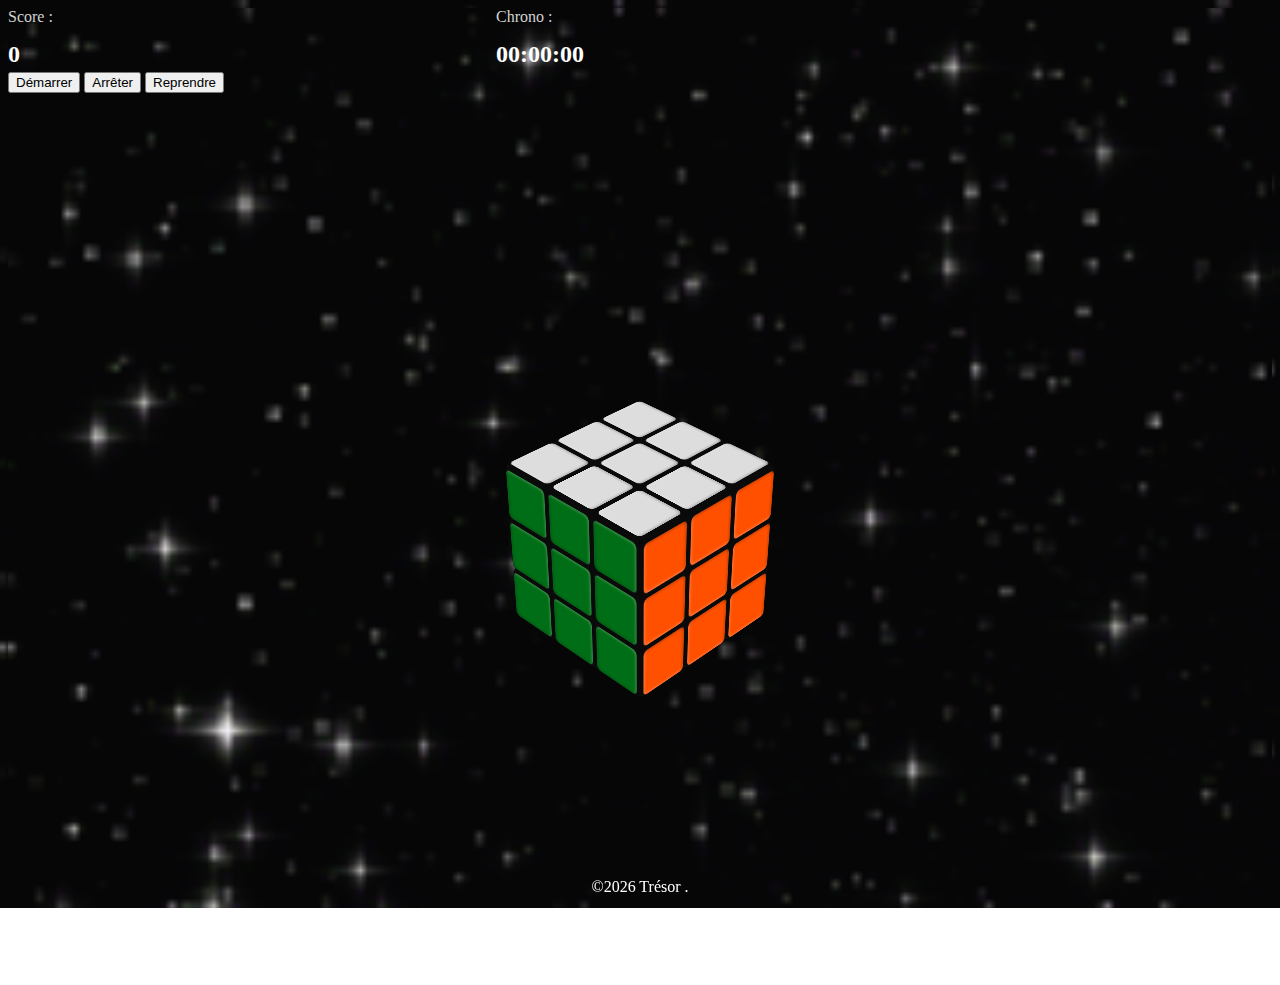
==== game.html @ 163171df "update" ====
<!DOCTYPE html>
<html lang="en">
<head>
      <meta charset="UTF-8">
      <meta name="viewport" content="width=device-width, initial-scale=1.0">
      <meta name="keywords" content="left,right,top,bottom,back,front">
      <meta name="description" content="Cubic Game made with love by Kiddo coder pro ">
      <title>Cubic 3D Game </title>
      <link rel="stylesheet" href="style.css">
</head>
<body>

<div class="credits">
  <div class="score-item">
    <span>Score : </span>
    <span id="score-counter">0</span>
  </div>
  <div class="score-item">
    <span>Chrono : </span>
    <span id="clock-counter">00:00:00</span>
  </div>
</div>

<div class="controls">
  <button id="start-button">Démarrer</button>
  <button id="stop-button">Arrêter</button>
  <button id="resume-button">Reprendre</button>
</div>

<div class="scene" id="scene">
      <div class="pivot centered" id="pivot" style="transform: rotateX(-35deg) rotateY(-135deg)">
        <div class="cube" id="cube">
          <div class="piece">
            <div class="element left"></div>
            <div class="element right"></div>
            <div class="element top"></div>
            <div class="element bottom"></div>
            <div class="element back"></div>
            <div class="element front"></div>
          </div>
          <div class="piece">
            <div class="element left"></div>
            <div class="element right"></div>
            <div class="element top"></div>
            <div class="element bottom"></div>
            <div class="element back"></div>
            <div class="element front"></div>
          </div>
          <div class="piece">
            <div class="element left"></div>
            <div class="element right"></div>
            <div class="element top"></div>
            <div class="element bottom"></div>
            <div class="element back"></div>
            <div class="element front"></div>
          </div>
          <div class="piece">
            <div class="element left"></div>
            <div class="element right"></div>
            <div class="element top"></div>
            <div class="element bottom"></div>
            <div class="element back"></div>
            <div class="element front"></div>
          </div>
          <div class="piece">
            <div class="element left"></div>
            <div class="element right"></div>
            <div class="element top"></div>
            <div class="element bottom"></div>
            <div class="element back"></div>
            <div class="element front"></div>
          </div>
          <div class="piece">
            <div class="element left"></div>
            <div class="element right"></div>
            <div class="element top"></div>
            <div class="element bottom"></div>
            <div class="element back"></div>
            <div class="element front"></div>
          </div>
          <div class="piece">
            <div class="element left"></div>
            <div class="element right"></div>
            <div class="element top"></div>
            <div class="element bottom"></div>
            <div class="element back"></div>
            <div class="element front"></div>
          </div>
          <div class="piece">
            <div class="element left"></div>
            <div class="element right"></div>
            <div class="element top"></div>
            <div class="element bottom"></div>
            <div class="element back"></div>
            <div class="element front"></div>
          </div>
          <div class="piece">
            <div class="element left"></div>
            <div class="element right"></div>
            <div class="element top"></div>
            <div class="element bottom"></div>
            <div class="element back"></div>
            <div class="element front"></div>
          </div>
          <div class="piece">
            <div class="element left"></div>
            <div class="element right"></div>
            <div class="element top"></div>
            <div class="element bottom"></div>
            <div class="element back"></div>
            <div class="element front"></div>
          </div>
          <div class="piece">
            <div class="element left"></div>
            <div class="element right"></div>
            <div class="element top"></div>
            <div class="element bottom"></div>
            <div class="element back"></div>
            <div class="element front"></div>
          </div>
          <div class="piece">
            <div class="element left"></div>
            <div class="element right"></div>
            <div class="element top"></div>
            <div class="element bottom"></div>
            <div class="element back"></div>
            <div class="element front"></div>
          </div>
          <div class="piece">
            <div class="element left"></div>
            <div class="element right"></div>
            <div class="element top"></div>
            <div class="element bottom"></div>
            <div class="element back"></div>
            <div class="element front"></div>
          </div>
          <div class="piece">
            <div class="element left"></div>
            <div class="element right"></div>
            <div class="element top"></div>
            <div class="element bottom"></div>
            <div class="element back"></div>
            <div class="element front"></div>
          </div>
          <div class="piece">
            <div class="element left"></div>
            <div class="element right"></div>
            <div class="element top"></div>
            <div class="element bottom"></div>
            <div class="element back"></div>
            <div class="element front"></div>
          </div>
          <div class="piece">
            <div class="element left"></div>
            <div class="element right"></div>
            <div class="element top"></div>
            <div class="element bottom"></div>
            <div class="element back"></div>
            <div class="element front"></div>
          </div>
          <div class="piece">
            <div class="element left"></div>
            <div class="element right"></div>
            <div class="element top"></div>
            <div class="element bottom"></div>
            <div class="element back"></div>
            <div class="element front"></div>
          </div>
          <div class="piece">
            <div class="element left"></div>
            <div class="element right"></div>
            <div class="element top"></div>
            <div class="element bottom"></div>
            <div class="element back"></div>
            <div class="element front"></div>
          </div>
          <div class="piece">
            <div class="element left"></div>
            <div class="element right"></div>
            <div class="element top"></div>
            <div class="element bottom"></div>
            <div class="element back"></div>
            <div class="element front"></div>
          </div>
          <div class="piece">
            <div class="element left"></div>
            <div class="element right"></div>
            <div class="element top"></div>
            <div class="element bottom"></div>
            <div class="element back"></div>
            <div class="element front"></div>
          </div>
          <div class="piece">
            <div class="element left"></div>
            <div class="element right"></div>
            <div class="element top"></div>
            <div class="element bottom"></div>
            <div class="element back"></div>
            <div class="element front"></div>
          </div>
          <div class="piece">
            <div class="element left"></div>
            <div class="element right"></div>
            <div class="element top"></div>
            <div class="element bottom"></div>
            <div class="element back"></div>
            <div class="element front"></div>
          </div>
          <div class="piece">
            <div class="element left"></div>
            <div class="element right"></div>
            <div class="element top"></div>
            <div class="element bottom"></div>
            <div class="element back"></div>
            <div class="element front"></div>
          </div>
          <div class="piece">
            <div class="element left"></div>
            <div class="element right"></div>
            <div class="element top"></div>
            <div class="element bottom"></div>
            <div class="element back"></div>
            <div class="element front"></div>
          </div>
          <div class="piece">
            <div class="element left"></div>
            <div class="element right"></div>
            <div class="element top"></div>
            <div class="element bottom"></div>
            <div class="element back"></div>
            <div class="element front"></div>
          </div>
          <div class="piece">
            <div class="element left"></div>
            <div class="element right"></div>
            <div class="element top"></div>
            <div class="element bottom"></div>
            <div class="element back"></div>
            <div class="element front"></div>
          </div>
        </div>
      </div>
    </div>
    <div id="guide">
      <div class="anchor" id="anchor3" style="transform: translateZ(3px) translateY(-33.33%) rotate(-270deg) translateY(66.67%)"></div>
      <div class="anchor" id="anchor2" style="transform: translateZ(3px) translateY(-33.33%) rotate(-180deg) translateY(66.67%)"></div>
      <div class="anchor" id="anchor1" style="transform: translateZ(3px) translateY(-33.33%) rotate(-90deg) translateY(66.67%)"></div>
      <div class="anchor" id="anchor0" style="transform: translateZ(3px) translateY(-33.33%) rotate(0deg) translateY(66.67%)"></div>
    </div>
    <footer>
      ©<span id="year"></span> Trésor .
    </footer>
    <script src="script.js"></script>
    <script>
      (function(){document.getElementById('year').innerText = new Date().getFullYear()})();
    </script>
</body>
</html>
---- style.css ----
html, body {
      height: 100%;
      overflow: hidden;
      background: #f1f1f106;
      background-image: url(./images/stars.gif);
      background-repeat: no-repeat;
      background-size: cover;
      background-blend-mode: overlay;
    }

    .credits {
      position: relative;
      display: flex;
      justify-content: space-between;
      width: 45vw;
      color: #d2d2d2;
    }
    #score-counter, #clock-counter{
      color: #fff;
      font-size: 24px;
      line-height: 36px;
      font-weight: 600;
    }
    .score-item{
      display: flex;
      flex-direction: column;
      gap: 10px;
    }
    .text {
      text-align: center;
      font-family: Helvetica;
      font-size: 0.8rem;
      color: grey;
      pointer-events: none;
    }

    .centered, .cube > .piece > .element > .sticker {
      position: absolute;
      top: 0;
      bottom: 0;
      left: 0;
      right: 0;
      margin: auto;
    }

    .scene {
      width: 100%;
      height: 100%;
      perspective: 1200px;
      transform-style: preserve-3d;
    }
    .scene > .pivot {
      width: 0;
      height: 0;
      transition: 0.18s;
    }
    .scene .anchor {
      width: 2em;
      height: 6em;
    }
    .scene div {
      position: absolute;
      transform-style: inherit;
    }

    #piece4 > .element.top > .sticker {
      background-image: URL("http://i63.tinypic.com/25hh1xu.png");
      background-size: cover;
    }

    .cube {
      font-size: 190%;
      margin-left: -1em;
      margin-top: -1em;
    }
    .cube > .piece {
      width: 1.9em;
      height: 1.9em;
    }
    .cube > .piece > .element {
      width: 100%;
      height: 100%;
      background: #0A0A0A;
      outline: 1px solid transparent;
      border: 0.05em solid #0A0A0A;
      border-radius: 10%;
    }
    .cube > .piece > .element.left {
      transform: rotateX(0deg) rotateY(-90deg) rotateZ(180deg) translateZ(1em);
    }
    .cube > .piece > .element.right {
      transform: rotateX(0deg) rotateY(90deg) rotateZ(90deg) translateZ(1em);
    }
    .cube > .piece > .element.back {
      transform: rotateX(0deg) rotateY(180deg) rotateZ(-90deg) translateZ(1em);
    }
    .cube > .piece > .element.front {
      transform: rotateX(0deg) rotateY(0deg) rotateZ(0deg) translateZ(1em);
    }
    .cube > .piece > .element.bottom {
      transform: rotateX(-90deg) rotateY(0deg) rotateZ(-90deg) translateZ(1em);
    }
    .cube > .piece > .element.top {
      transform: rotateX(90deg) rotateY(0deg) rotateZ(180deg) translateZ(1em);
    }
    .cube > .piece > .element > .sticker {
      transform: translateZ(2px);
      width: 95%;
      height: 95%;
      border-radius: 10%;
      outline: 1px solid transparent;
      box-shadow: inset 0.05em 0.05em 0.2rem 0 rgba(255, 255, 255, 0.25), inset -0.05em -0.05em 0.2rem 0 rgba(0, 0, 0, 0.25);
    }
    .cube > .piece > .element > .sticker.blue {
      background-color: #001ca8;
    }
    .cube > .piece > .element > .sticker.green {
      background-color: #006E16;
    }
    .cube > .piece > .element > .sticker.white {
      background-color: #DDD;
    }
    .cube > .piece > .element > .sticker.yellow {
      background-color: #E0AE00;
    }
    .cube > .piece > .element > .sticker.orange {
      background-color: #FF5000;
    }
    .cube > .piece > .element > .sticker.red {
      background-color: #DF0500;
    }

    footer{
    position: absolute;
    bottom: 4px;
    left: 0;
    width: 100%;
    text-align: center;
    color: white;
    z-index: 1;
    }
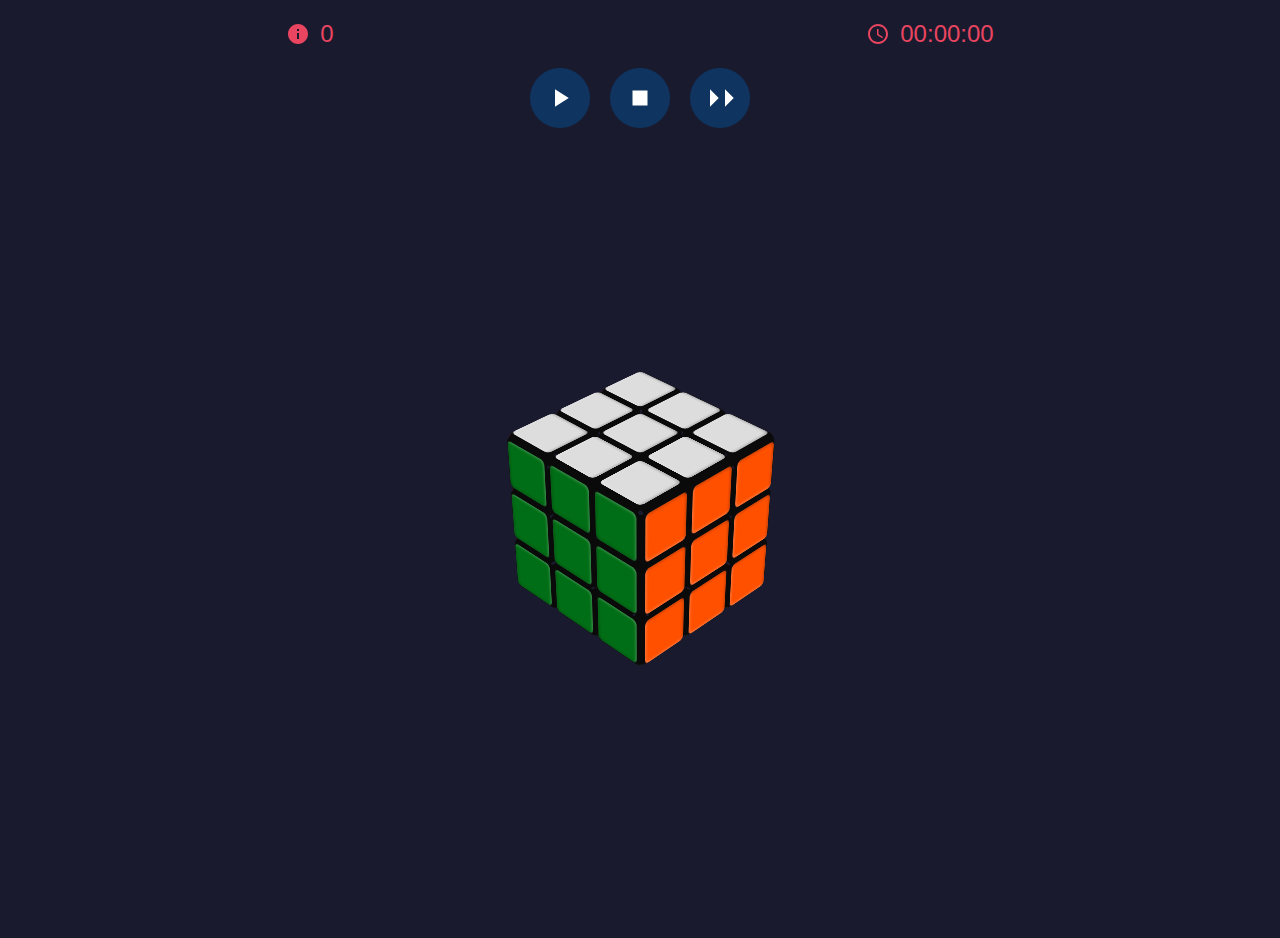
==== commit 9ba64716: "update" ====
--- a/game.html
+++ b/game.html
@@ -10,22 +10,38 @@
       <link rel="stylesheet" href="style.css">
 </head>
 <body>
-
-<div class="credits">
-  <div class="score-item">
-    <span>Score : </span>
-    <span id="score-counter">0</span>
-  </div>
-  <div class="score-item">
-    <span>Chrono : </span>
-    <span id="clock-counter">00:00:00</span>
-  </div>
+  <div class="game-container">
+  <div class="game-info">
+    <div class="info-item">
+        <svg xmlns="http://www.w3.org/2000/svg" viewBox="0 0 24 24" fill="currentColor" width="24" height="24">
+            <path d="M12 2C6.48 2 2 6.48 2 12s4.48 10 10 10 10-4.48 10-10S17.52 2 12 2zm1 15h-2v-6h2v6zm0-8h-2V7h2v2z"/>
+        </svg>
+        <span id="score-counter">0</span>
+    </div>
+    <div class="info-item">
+        <svg xmlns="http://www.w3.org/2000/svg" viewBox="0 0 24 24" fill="currentColor" width="24" height="24">
+            <path d="M11.99 2C6.47 2 2 6.48 2 12s4.47 10 9.99 10C17.52 22 22 17.52 22 12S17.52 2 11.99 2zM12 20c-4.42 0-8-3.58-8-8s3.58-8 8-8 8 3.58 8 8-3.58 8-8 8zm.5-13H11v6l5.25 3.15.75-1.23-4.5-2.67z"/>
+        </svg>
+        <span id="clock-counter">00:00:00</span>
+    </div>
 </div>
 
 <div class="controls">
-  <button id="start-button">Démarrer</button>
-  <button id="stop-button">Arrêter</button>
-  <button id="resume-button">Reprendre</button>
+  <button id="start-button" class="control-button">
+      <svg xmlns="http://www.w3.org/2000/svg" viewBox="0 0 24 24" fill="currentColor" width="24" height="24">
+          <path d="M8 5v14l11-7z"/>
+      </svg>
+  </button>
+  <button id="stop-button" class="control-button">
+      <svg xmlns="http://www.w3.org/2000/svg" viewBox="0 0 24 24" fill="currentColor" width="24" height="24">
+          <path d="M6 6h12v12H6z"/>
+      </svg>
+  </button>
+  <button id="resume-button" class="control-button">
+      <svg xmlns="http://www.w3.org/2000/svg" viewBox="0 0 24 24" fill="currentColor" width="24" height="24">
+          <path d="M4 5v14l7-7-7-7zm12 0v14l7-7-7-7z"/>
+      </svg>
+  </button>
 </div>
 
 <div class="scene" id="scene">
@@ -248,10 +264,11 @@
       <div class="anchor" id="anchor1" style="transform: translateZ(3px) translateY(-33.33%) rotate(-90deg) translateY(66.67%)"></div>
       <div class="anchor" id="anchor0" style="transform: translateZ(3px) translateY(-33.33%) rotate(0deg) translateY(66.67%)"></div>
     </div>
+  </div>
     <footer>
       ©<span id="year"></span> Trésor .
     </footer>
-    <script src="script.js"></script>
+    <script src="./scripts/script.js"></script>
     <script>
       (function(){document.getElementById('year').innerText = new Date().getFullYear()})();
     </script>
--- a/style.css
+++ b/style.css
@@ -1,31 +1,88 @@
+* {
+  margin: 0;
+  padding: 0;
+  box-sizing: border-box;
+}
+
 html, body {
-      height: 100%;
-      overflow: hidden;
-      background: #f1f1f106;
-      background-image: url(./images/stars.gif);
-      background-repeat: no-repeat;
-      background-size: cover;
-      background-blend-mode: overlay;
-    }
-
-    .credits {
-      position: relative;
-      display: flex;
-      justify-content: space-between;
-      width: 45vw;
-      color: #d2d2d2;
-    }
-    #score-counter, #clock-counter{
-      color: #fff;
-      font-size: 24px;
-      line-height: 36px;
-      font-weight: 600;
-    }
-    .score-item{
-      display: flex;
-      flex-direction: column;
-      gap: 10px;
-    }
+  height: 100%;
+  font-family: 'Roboto', sans-serif;
+  background: #1a1a2e;
+  color: #ffffff;
+  overflow: hidden;
+}
+
+.game-container {
+  display: flex;
+  flex-direction: column;
+  height: 100%;
+  padding: 20px;
+}
+
+.header {
+  text-align: center;
+  margin-bottom: 20px;
+}
+
+.header h1 {
+  font-size: 2.5rem;
+  color: #16213e;
+  text-shadow: 2px 2px 4px rgba(0, 0, 0, 0.5);
+}
+
+.game-info {
+  display: flex;
+  justify-content: space-around;
+  margin-bottom: 20px;
+}
+
+.info-item {
+  display: flex;
+  align-items: center;
+  font-size: 1.5rem;
+  color: #e94560;
+}
+
+.info-item svg {
+  margin-right: 10px;
+}
+
+.controls {
+  display: flex;
+  justify-content: center;
+  margin-bottom: 20px;
+}
+
+.control-button {
+  background: #0f3460;
+  border: none;
+  border-radius: 50%;
+  width: 60px;
+  height: 60px;
+  margin: 0 10px;
+  cursor: pointer;
+  transition: background-color 0.3s, transform 0.3s;
+  display: flex;
+  justify-content: center;
+  align-items: center;
+}
+
+.control-button:hover {
+  background: #16213e;
+  transform: scale(1.1);
+}
+
+.control-button svg {
+  width: 30px;
+  height: 30px;
+  fill: #ffffff;
+}
+
+.scene {
+  flex-grow: 1;
+  perspective: 1200px;
+  transform-style: preserve-3d;
+}
     .text {
       text-align: center;
       font-family: Helvetica;
@@ -43,12 +100,12 @@
       margin: auto;
     }
 
-    .scene {
+    /* .scene {
       width: 100%;
       height: 100%;
       perspective: 1200px;
       transform-style: preserve-3d;
-    }
+    } */
     .scene > .pivot {
       width: 0;
       height: 0;
@@ -130,7 +187,7 @@
       background-color: #DF0500;
     }
 
-    footer{
+    /* footer{
     position: absolute;
     bottom: 4px;
     left: 0;
@@ -138,4 +195,35 @@
     text-align: center;
     color: white;
     z-index: 1;
+    } */
+    footer {
+      text-align: center;
+      padding: 10px;
+      background: #16213e;
+      color: #ffffff;
+  }
+
+    @media (max-width: 768px) {
+      .header h1 {
+          font-size: 2rem;
+      }
+
+      .game-info {
+          flex-direction: column;
+          align-items: center;
+      }
+
+      .info-item {
+          margin-bottom: 10px;
+      }
+
+      .control-button {
+          width: 50px;
+          height: 50px;
+      }
+
+      .control-button svg {
+          width: 25px;
+          height: 25px;
+      }
     }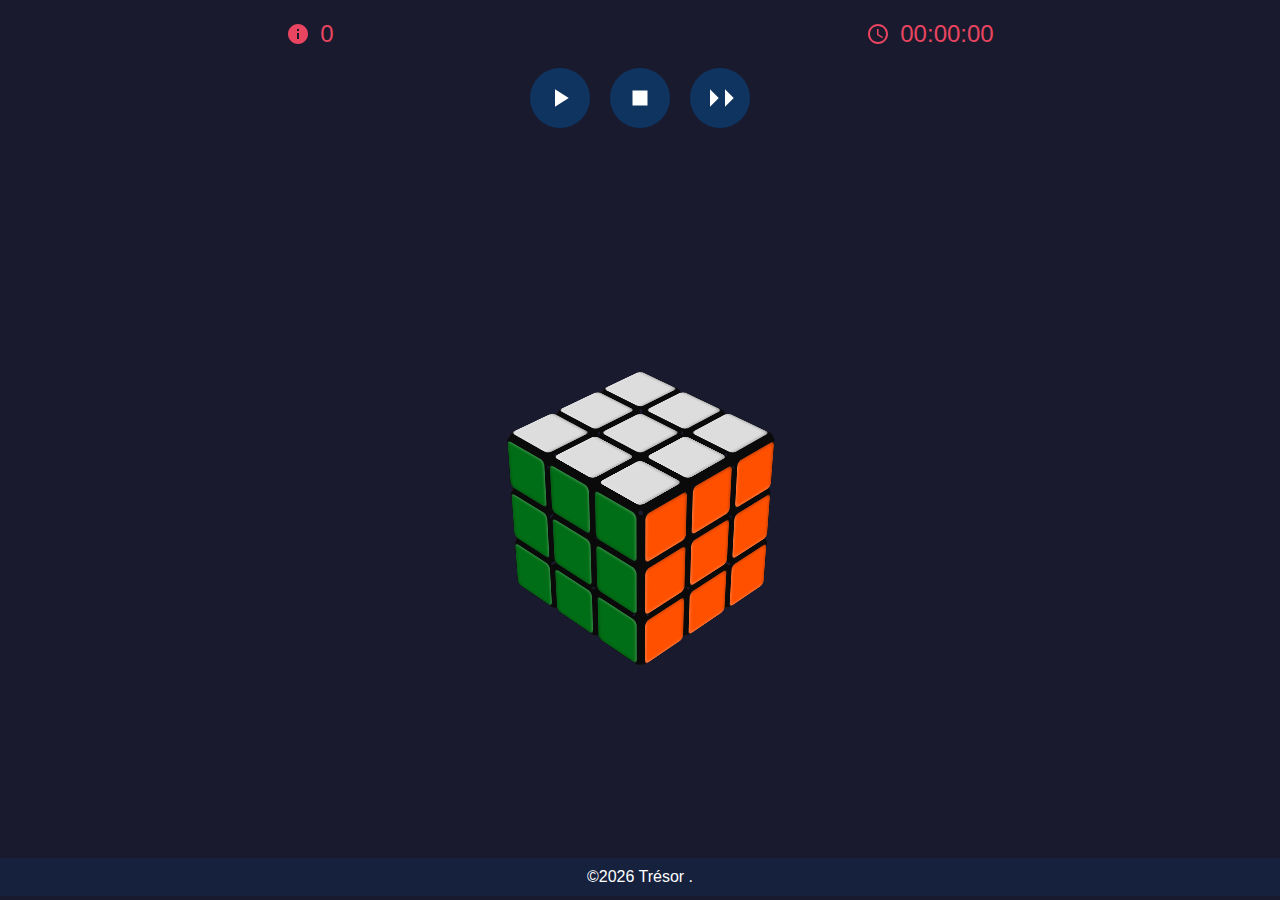
==== commit 5cc0a48c: "update" ====
--- a/game.html
+++ b/game.html
@@ -7,7 +7,7 @@
       <meta name="keywords" content="left,right,top,bottom,back,front">
       <meta name="description" content="Cubic Game made with love by Kiddo coder pro ">
       <title>Cubic 3D Game </title>
-      <link rel="stylesheet" href="style.css">
+      <link rel="stylesheet" href="./css/style.css">
 </head>
 <body>
   <div class="game-container">
--- a/css/style.css
+++ b/css/style.css
@@ -0,0 +1,234 @@
+* {
+  margin: 0;
+  padding: 0;
+  box-sizing: border-box;
+}
+
+html, body {
+  height: 100%;
+  font-family: 'Roboto', sans-serif;
+  background: #1a1a2e;
+  color: #ffffff;
+  overflow: hidden;
+}
+
+.game-container {
+  display: flex;
+  flex-direction: column;
+  height: 100%;
+  padding: 20px;
+}
+
+.header {
+  text-align: center;
+  margin-bottom: 20px;
+}
+
+.header h1 {
+  font-size: 2.5rem;
+  color: #16213e;
+  text-shadow: 2px 2px 4px rgba(0, 0, 0, 0.5);
+}
+
+.game-info {
+  display: flex;
+  justify-content: space-around;
+  margin-bottom: 20px;
+}
+
+.info-item {
+  display: flex;
+  align-items: center;
+  font-size: 1.5rem;
+  color: #e94560;
+}
+
+.info-item svg {
+  margin-right: 10px;
+}
+
+.controls {
+  display: flex;
+  justify-content: center;
+  margin-bottom: 20px;
+}
+
+.control-button {
+  background: #0f3460;
+  border: none;
+  border-radius: 50%;
+  width: 60px;
+  height: 60px;
+  margin: 0 10px;
+  cursor: pointer;
+  transition: background-color 0.3s, transform 0.3s;
+  display: flex;
+  justify-content: center;
+  align-items: center;
+}
+
+.control-button:hover {
+  background: #16213e;
+  transform: scale(1.1);
+}
+
+.control-button svg {
+  width: 30px;
+  height: 30px;
+  fill: #ffffff;
+}
+
+.scene {
+  flex-grow: 1;
+  perspective: 1200px;
+  transform-style: preserve-3d;
+}
+    .text {
+      text-align: center;
+      font-family: Helvetica;
+      font-size: 0.8rem;
+      color: grey;
+      pointer-events: none;
+    }
+
+    .centered, .cube > .piece > .element > .sticker {
+      position: absolute;
+      top: 0;
+      bottom: 0;
+      left: 0;
+      right: 0;
+      margin: auto;
+    }
+
+    /* .scene {
+      width: 100%;
+      height: 100%;
+      perspective: 1200px;
+      transform-style: preserve-3d;
+    } */
+    .scene > .pivot {
+      width: 0;
+      height: 0;
+      transition: 0.18s;
+    }
+    .scene .anchor {
+      width: 2em;
+      height: 6em;
+    }
+    .scene div {
+      position: absolute;
+      transform-style: inherit;
+    }
+
+    #piece4 > .element.top > .sticker {
+      background-image: URL("http://i63.tinypic.com/25hh1xu.png");
+      background-size: cover;
+    }
+
+    .cube {
+      font-size: 190%;
+      margin-left: -1em;
+      margin-top: -1em;
+    }
+    .cube > .piece {
+      width: 1.9em;
+      height: 1.9em;
+    }
+    .cube > .piece > .element {
+      width: 100%;
+      height: 100%;
+      background: #0A0A0A;
+      outline: 1px solid transparent;
+      border: 0.05em solid #0A0A0A;
+      border-radius: 10%;
+    }
+    .cube > .piece > .element.left {
+      transform: rotateX(0deg) rotateY(-90deg) rotateZ(180deg) translateZ(1em);
+    }
+    .cube > .piece > .element.right {
+      transform: rotateX(0deg) rotateY(90deg) rotateZ(90deg) translateZ(1em);
+    }
+    .cube > .piece > .element.back {
+      transform: rotateX(0deg) rotateY(180deg) rotateZ(-90deg) translateZ(1em);
+    }
+    .cube > .piece > .element.front {
+      transform: rotateX(0deg) rotateY(0deg) rotateZ(0deg) translateZ(1em);
+    }
+    .cube > .piece > .element.bottom {
+      transform: rotateX(-90deg) rotateY(0deg) rotateZ(-90deg) translateZ(1em);
+    }
+    .cube > .piece > .element.top {
+      transform: rotateX(90deg) rotateY(0deg) rotateZ(180deg) translateZ(1em);
+    }
+    .cube > .piece > .element > .sticker {
+      transform: translateZ(2px);
+      width: 95%;
+      height: 95%;
+      border-radius: 10%;
+      outline: 1px solid transparent;
+      box-shadow: inset 0.05em 0.05em 0.2rem 0 rgba(255, 255, 255, 0.25), inset -0.05em -0.05em 0.2rem 0 rgba(0, 0, 0, 0.25);
+    }
+    .cube > .piece > .element > .sticker.blue {
+      background-color: #001ca8;
+    }
+    .cube > .piece > .element > .sticker.green {
+      background-color: #006E16;
+    }
+    .cube > .piece > .element > .sticker.white {
+      background-color: #DDD;
+    }
+    .cube > .piece > .element > .sticker.yellow {
+      background-color: #E0AE00;
+    }
+    .cube > .piece > .element > .sticker.orange {
+      background-color: #FF5000;
+    }
+    .cube > .piece > .element > .sticker.red {
+      background-color: #DF0500;
+    }
+
+    /* footer{
+    position: absolute;
+    bottom: 4px;
+    left: 0;
+    width: 100%;
+    text-align: center;
+    color: white;
+    z-index: 1;
+    } */
+    footer {
+     position: absolute;
+     bottom: 4px;
+     left: 0;
+     width: 100%;
+     text-align: center;
+     padding: 10px;
+     background: #16213e;
+     color: #ffffff;
+     z-index: 1;
+  }
+
+    @media (max-width: 768px) {
+      .header h1 {
+          font-size: 2rem;
+      }
+
+      .game-info {
+          flex-direction: column;
+          align-items: center;
+      }
+
+      .info-item {
+          margin-bottom: 10px;
+      }
+
+      .control-button {
+          width: 50px;
+          height: 50px;
+      }
+
+      .control-button svg {
+          width: 25px;
+          height: 25px;
+      }
+    }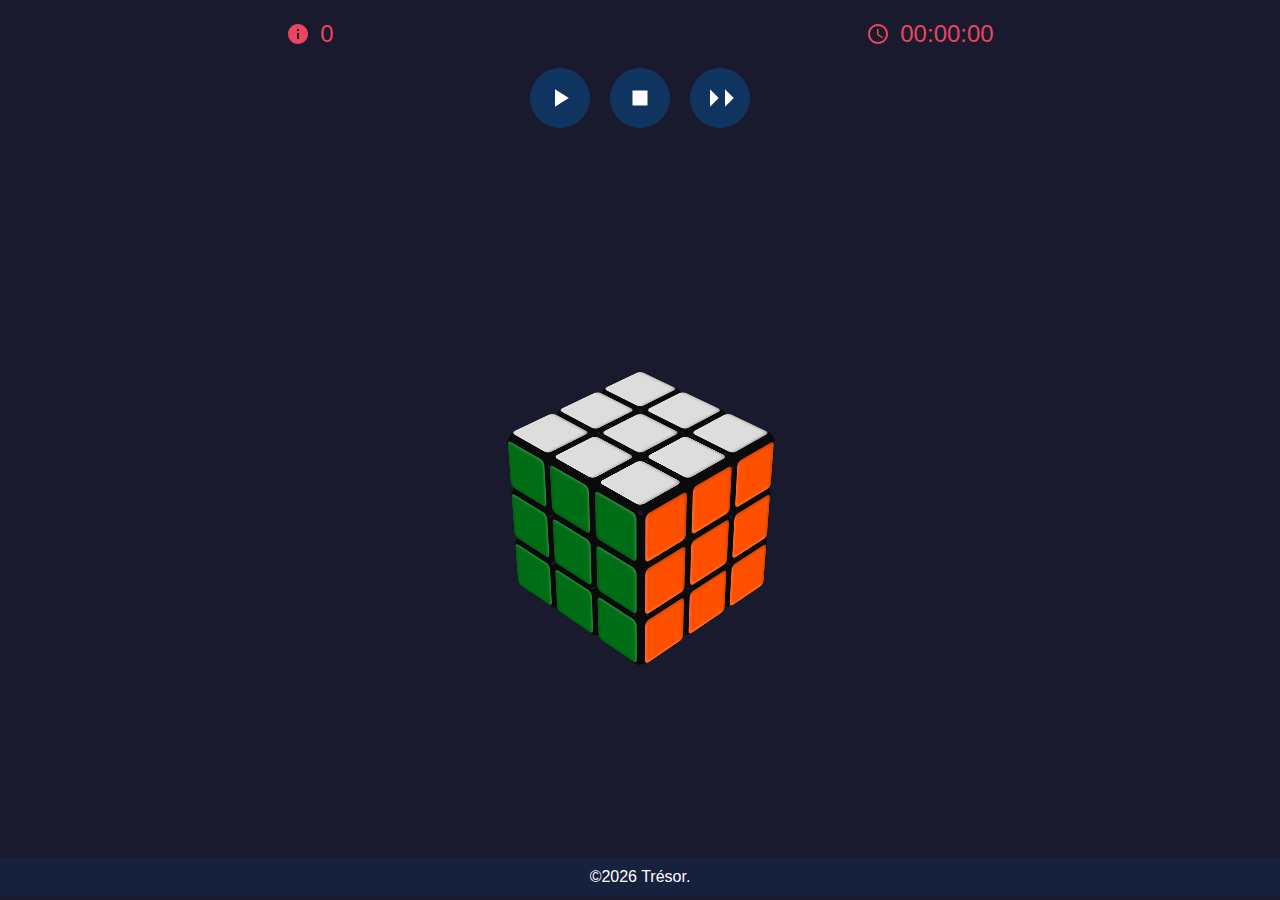
==== commit 7c25c1ad: "update" ====
--- a/game.html
+++ b/game.html
@@ -266,7 +266,7 @@
     </div>
   </div>
     <footer>
-      ©<span id="year"></span> Trésor .
+      ©<span id="year"></span> Trésor.
     </footer>
     <script src="./scripts/script.js"></script>
     <script>
--- a/css/style.css
+++ b/css/style.css
@@ -187,15 +187,6 @@
       background-color: #DF0500;
     }
 
-    /* footer{
-    position: absolute;
-    bottom: 4px;
-    left: 0;
-    width: 100%;
-    text-align: center;
-    color: white;
-    z-index: 1;
-    } */
     footer {
      position: absolute;
      bottom: 4px;
@@ -209,13 +200,10 @@
   }
 
     @media (max-width: 768px) {
-      .header h1 {
-          font-size: 2rem;
-      }
-
       .game-info {
           flex-direction: column;
           align-items: center;
+          gap: 10px;
       }
 
       .info-item {
